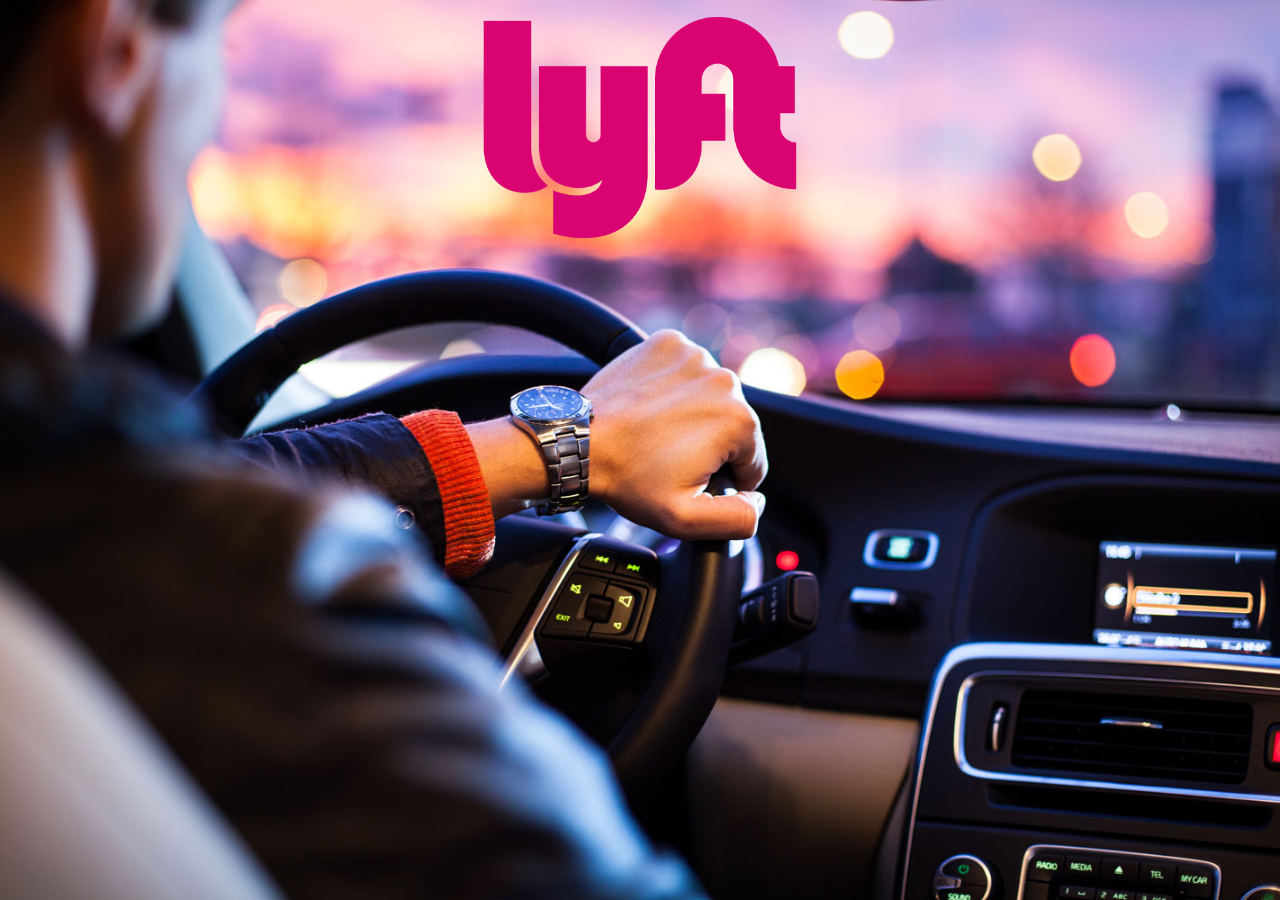
==== views/register.html @ 67342688 "Modificando estructura para mobile y desktop" ====
<!DOCTYPE html>
<html lang="en">
<head>
	<meta charset="UTF-8">
	<meta name="viewport" content="width=device-width, initial-scale=1.0">
	<meta http-equiv="X-UA-Compatible" content="ie=edge">
	 <!--Import Bootstrap.css-->
	<link rel="stylesheet" href="../vendors/bootstrap/css/bootstrap.min.css">
	<!-- tab icon -->
	<link rel="shortcut icon" href="../assets/img/favicon.ico" type="image/x-icon">
	<!--font-->
	<link href="https://fonts.googleapis.com/css?family=Raleway" rel="stylesheet">
	<!--Css-->
	<link rel="stylesheet" href="../css/main.css">
	<title>Lyft</title>
</head>
<!-- signup -->
<body class="background-lyft">
    <section>
        <div class="container-fluid">
            <div class="row">
                <div class="col-xs-12 col-sm-8 col-sm-offset-2 col-md-6 col-md-offset-3 col-lg-4 col-lg-offset-4">
                        <img src="../assets/img/logo-pink.png" alt="lyft white" class="img-responsive lyft-white">
                </div>
            </div>
        </div>
    </section>
    <section>
        <div class="container-fluid">
            <div class="row">
                <div class="col-xs-12">
                            
                </div>
            </div>
        </div>
    </section>

	

	
	<!-- Import jQuery-->
	<script src="../vendors/jquery/jquery-3.2.1.min.js"></script>
	<script src="../js/register.js"></script>
	<!-- bootstrap -->
	<script type="text/javascript" src="../vendors/bootstrap/js/bootstrap.min.js"></script>
</body>
</html>
---- css/main.css ----
/*Style index.html*/

 .container-background{
    background: linear-gradient( #ea0b8c, #72268c);
    display: flex;
	flex-direction: column;
	justify-content: center;
    padding: 2em;
    height: 100vh;
}
.lyft-white{
    text-align: center;
    
}

/*Style register.html*/
.background-lyft{
    background-image: url(../assets/img/fondo.jpg);
    background-repeat: no-repeat;
    background-size: cover;
    background-position: bottom;
    height: 100vh;
    width: 100%;
    display: flex;
	flex-direction: column;
	
    
}
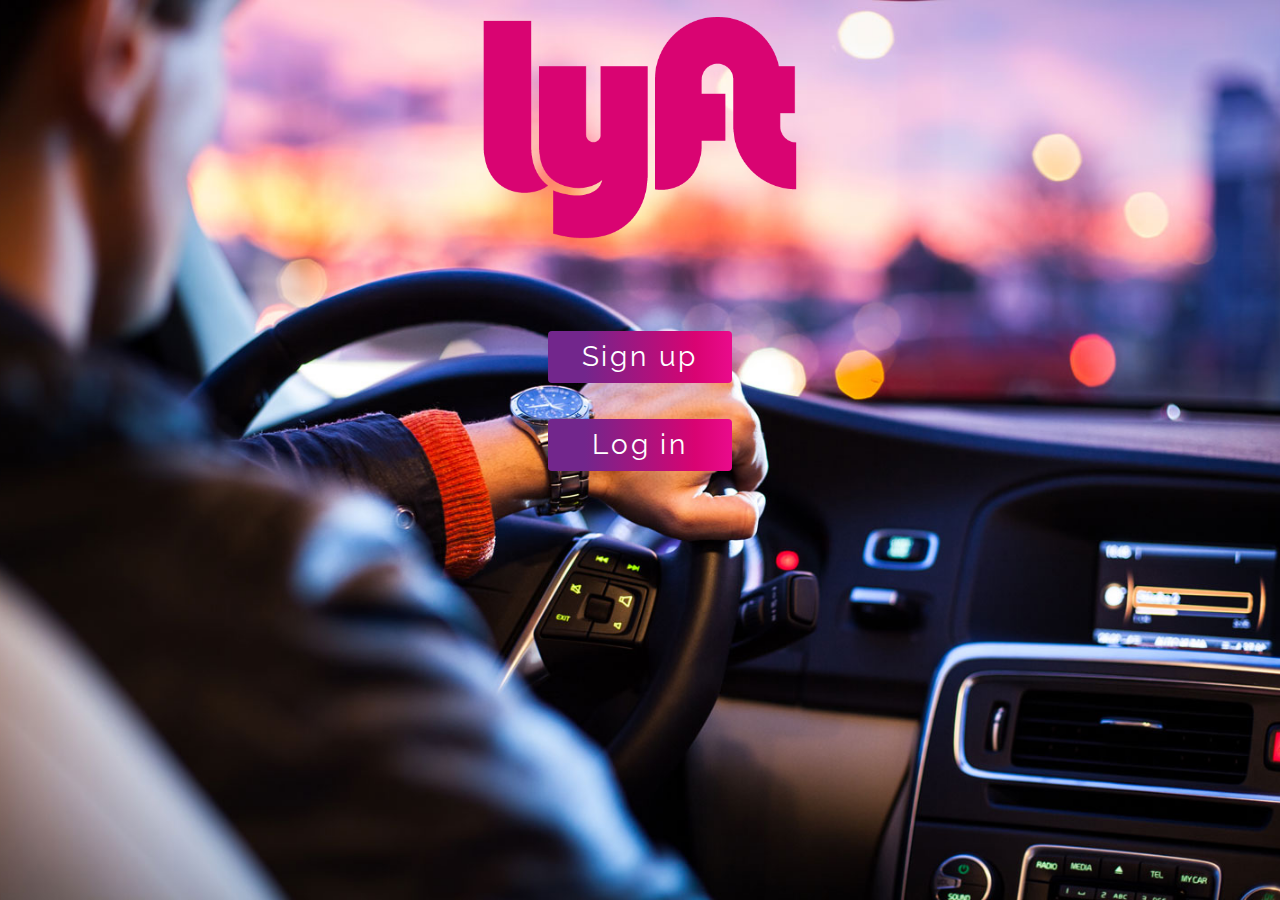
==== commit fb5aa30a: "Agregando la ultima  modificacion de user.js y verify.js" ====
--- a/views/register.html
+++ b/views/register.html
@@ -14,34 +14,46 @@
 	<link rel="stylesheet" href="../css/main.css">
 	<title>Lyft</title>
 </head>
-<!-- signup -->
+<!-- Register -->
 <body class="background-lyft">
-    <section>
-        <div class="container-fluid">
-            <div class="row">
-                <div class="col-xs-12 col-sm-8 col-sm-offset-2 col-md-6 col-md-offset-3 col-lg-4 col-lg-offset-4">
-                        <img src="../assets/img/logo-pink.png" alt="lyft white" class="img-responsive lyft-white">
+        <section>
+            <div class="container-fluid">
+                <div class="row">
+                    <div class="col-xs-12 col-sm-8 col-sm-offset-2 col-md-6 col-md-offset-3 col-lg-4 col-lg-offset-4">
+                            <img src="../assets/img/logo-pink.png" alt="lyft white" class="img-responsive lyft-white">
+                    </div>
                 </div>
             </div>
-        </div>
-    </section>
-    <section>
-        <div class="container-fluid">
-            <div class="row">
-                <div class="col-xs-12">
-                            
+        </section>
+        <section>
+            <div class="container-fluid">
+                <div class="row">
+                        <!--mobile-->
+                        <div class="col-xs-12 visible-xs">
+                                <div class="container-buttons buttons white-text"  align ="center">
+                                    <a href="signup.html" type="button" class="btn btn-default button-lyft" id="signup">Sign up</a>
+                                    <a href="" type="button" class="btn btn-default  button-lyft" id="login">Log in</a>	
+                                </div>	
+                        </div>
+                        <!--desktop-->
+                        <div class="col-sm-4 col-sm-offset-4 col-md-2 col-md-offset-5 hidden-xs">
+                                <div class="container-buttons-desktop buttons"  align ="center">
+                                    <a href="signup.html" type="button" class="btn btn-default  button-lyft" id="signup">Sign up</a>
+                                    <a href="" type="button" class="btn btn-default button-lyft" id="login">Log in</a>
+                                    	
+                                </div>	
+                        </div>
                 </div>
             </div>
-        </div>
-    </section>
-
-	
-
-	
-	<!-- Import jQuery-->
-	<script src="../vendors/jquery/jquery-3.2.1.min.js"></script>
-	<script src="../js/register.js"></script>
-	<!-- bootstrap -->
-	<script type="text/javascript" src="../vendors/bootstrap/js/bootstrap.min.js"></script>
-</body>
+        </section>
+    
+        
+    
+        
+        <!-- Import jQuery-->
+        <script src="../vendors/jquery/jquery-3.2.1.min.js"></script>
+        <script src="../js/register.js"></script>
+        <!-- bootstrap -->
+        <script type="text/javascript" src="../vendors/bootstrap/js/bootstrap.min.js"></script>
+    </body>
 </html>--- a/css/main.css
+++ b/css/main.css
@@ -1,4 +1,13 @@
-
+* {
+    box-sizing: border-box;
+    margin: 0;
+    padding: 0;
+  }
+  body {
+	font-family: 'Raleway', sans-serif !important;
+	
+}
+ 
  /*Style index.html*/
 
  .container-background{
@@ -13,8 +22,11 @@
     text-align: center;
     
 }
+/*----------------------------------------------------------------------------------------------------------------------------------------*/
+/*Style register.html*/
+/*----------------------------------------------------------------------------------------------------------------------------------------*/
 
-/*Style register.html*/
+/*Style img-background*/
 .background-lyft{
     background-image: url(../assets/img/fondo.jpg);
     background-repeat: no-repeat;
@@ -24,6 +36,107 @@
     width: 100%;
     display: flex;
 	flex-direction: column;
-	
+}
+/*Style buttons-mobile*/
+.container-buttons{
+    display: flex;
+	flex-direction: row;
+    justify-content: space-around;
+    margin-top: 50%;
+}
+/*Style butonns-desktop*/
+.container-buttons-desktop{
+    display: flex;
+    flex-direction: column;
+    justify-content: space-around;
+    margin-top: 20%;
     
 }
+/*Seperation buttons-desktop*/
+.container-buttons-desktop .button-lyft{
+    margin-top: 20%;
+    
+}
+.button-lyft{
+    background: linear-gradient(to right,#72268c 20%,#d90372 80%, #ea0b8c 100%  ); 
+    
+    border: none;
+    letter-spacing: 0.1em;
+    font-size: 2em;
+    color: white;
+   
+}
+.buttons a:hover{
+    color: black; 
+}
+/*------------------------------------------------------------------------------/
+/*Style signup*/
+.before-page{
+  color: #d90372;
+  
+}
+.fa-chevron-left{
+    margin-top: 1em;
+}
+.signup h2, h1{
+    margin-top: 0;
+}
+/*Style signup*/
+.container-country{
+    display: flex;
+	flex-direction: row;
+    justify-content: center;
+    
+}
+.container-country img{
+    width: 3.5em;
+    height: 2.5em;
+    
+}
+.text{
+    margin-top: 2em;
+    margin-bottom: 14em;
+}
+.center{
+    text-align: center;
+}
+/*Style verify.html*/
+.verify-lab{
+    display: flex;
+	flex-direction: row;
+    justify-content: center;
+}
+
+.verify h3, h1{
+    margin-top: 0;
+}
+.lala{
+    margin-bottom: 3em;
+}
+.button-resend{
+    background: #F9A6E3; 
+     border: none;
+    letter-spacing: 0.1em;
+    font-size: 0.8em;
+    color: black;
+    margin-bottom: 14em;
+}
+h1{
+    color:  white;
+    font-size: 3em;
+    letter-spacing: 0.1em;
+}
+/**/
+.container-information{
+    
+    
+    text-align: center;
+
+    display: flex;
+    justify-content: center;
+    flex-wrap: wrap;
+    
+    align-items: center;
+
+    color: white;
+}